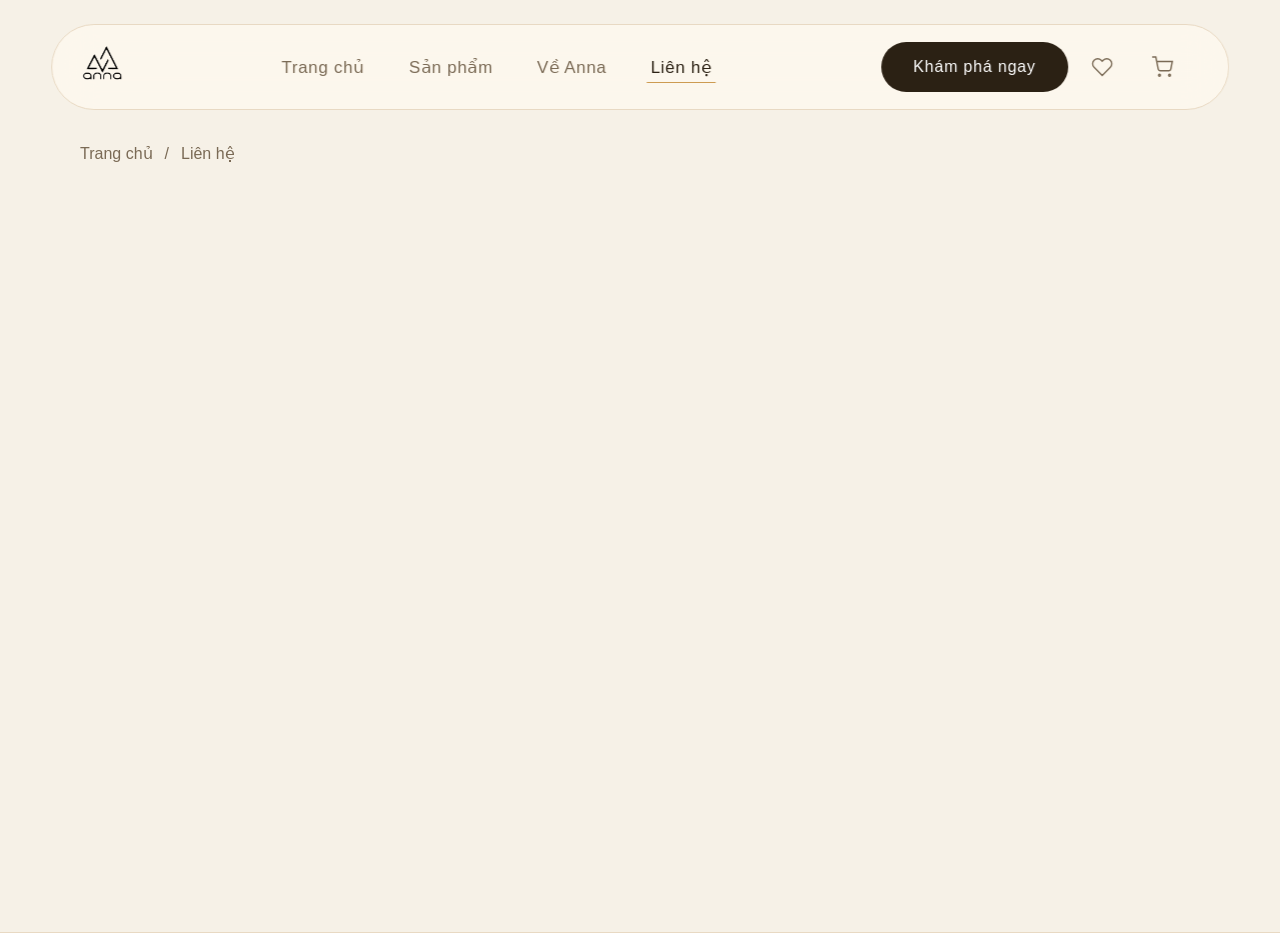
==== lien-he.html @ 874cb184 "first commit" ====
﻿<!doctype html>
<html lang="vi">

<head>
  <meta charset="UTF-8" />
  <meta name="viewport" content="width=device-width, initial-scale=1.0" />
  <title>Anna Eyewear | Kính mắt thời trang cao cấp</title>
  <meta name="description"
    content="Anna Eyewear | Thương hiệu kính mắt thời trang với thiết kế tinh tế, hiện đại và cá tính dành cho phong cách sống trẻ." />
  <link rel="icon" href="logo_anna_header.svg" type="image/svg+xml" sizes="any" />
  <link rel="stylesheet" href="assets/css/style.css?v=2" />
</head>

<body data-page="contact">
  <header class="site-header">
    <div class="nav-shell">
      <a class="brand" href="index.html"><img src="assets/images/logo_anna.png" alt="ANNA" /></a>
      <nav class="nav-links">
        <a class="nav-link nav-link-main" href="index.html">Trang chủ</a>
        <a class="nav-link nav-link-main" href="san-pham.html">Sản phẩm</a>
        <a class="nav-link nav-link-main" href="ve-anna.html">Về Anna</a>
        <a class="nav-link nav-link-main active" href="lien-he.html">Liên hệ</a>
      </nav>
      <div class="nav-actions">
        <a class="btn-primary desktop-only" href="san-pham.html">Khám phá ngay</a>
        <button class="icon-button" id="nav-favorite-icon" data-open-drawer="favorite" aria-label="Yêu thích">
          <svg width="22" height="22" viewBox="0 0 24 24" fill="none" stroke="currentColor" stroke-width="1.5">
            <path
              d="M20.84 4.61a5.5 5.5 0 0 0-7.78 0L12 5.67l-1.06-1.06a5.5 5.5 0 0 0-7.78 7.78l1.06 1.06L12 21.23l7.78-7.78 1.06-1.06a5.5 5.5 0 0 0 0-7.78z" />
          </svg><span class="icon-badge accent-gradient" data-favorite-count hidden>0</span>
        </button>
        <button class="icon-button" id="nav-cart-icon" data-open-drawer="cart" aria-label="Giỏ hàng">
          <svg width="22" height="22" viewBox="0 0 24 24" fill="none" stroke="currentColor" stroke-width="1.6">
            <circle cx="9" cy="21" r="1" />
            <circle cx="20" cy="21" r="1" />
            <path d="M1 1h4l2.68 13.39a2 2 0 0 0 2 1.61h9.72a2 2 0 0 0 2-1.61L23 6H6" />
          </svg><span class="icon-badge accent-gradient" data-cart-count hidden>0</span>
        </button>
        <button class="icon-button menu-toggle" data-menu-toggle aria-label="Mở menu">
          <svg width="22" height="22" viewBox="0 0 24 24" fill="none" stroke="currentColor" stroke-width="1.5">
            <line x1="3" y1="6" x2="21" y2="6" />
            <line x1="3" y1="12" x2="21" y2="12" />
            <line x1="3" y1="18" x2="21" y2="18" />
          </svg>
        </button>
      </div>
    </div>
  </header>

  <div class="mobile-menu" data-mobile-menu>
    <nav>
      <a class="nav-link nav-link-main" href="index.html">Trang chủ</a>
      <a class="nav-link nav-link-main" href="san-pham.html">Sản phẩm</a>
      <a class="nav-link nav-link-main" href="ve-anna.html">Về Anna</a>
      <a class="nav-link nav-link-main active" href="lien-he.html">Liên hệ</a>
    </nav>
  </div>

  <main class="page-root">
    <div class="container-main">
      <div class="breadcrumb">
        <a href="index.html">Trang chủ</a>
        <span>/</span>
        <span>Liên hệ</span>
      </div>

      <div data-contact-page></div>
    </div>
  </main>

  <footer class="site-footer" data-footer></footer>

  <div class="overlay" data-overlay></div>
  <aside class="drawer" data-drawer="cart">
    <div class="drawer-header">
      <h2 class="drawer-title">Giỏ hàng</h2>
      <button class="icon-button" data-close-ui aria-label="Đóng giỏ hàng">
        <svg width="24" height="24" viewBox="0 0 24 24" fill="none" stroke="currentColor" stroke-width="1.5">
          <path d="M18 6L6 18M6 6l12 12" />
        </svg>
      </button>
    </div>
    <div class="drawer-body" data-cart-body></div>
    <div class="drawer-footer" data-cart-footer hidden>
      <div class="drawer-summary">
        <span style="font-size: 1.0625rem; color: var(--color-muted)">Tổng cộng</span><span class="accent-gradient-text"
          style="font-size: 1.5rem; font-weight: 600" data-cart-total>0đ</span>
      </div>
      <button class="btn-primary" data-open-checkout style="width: 100%">
        Thanh toán
      </button>
    </div>
  </aside>
  <aside class="drawer" data-drawer="favorite">
    <div class="drawer-header">
      <h2 class="drawer-title" style="display: flex; align-items: center; gap: 0.75rem">
        <svg width="22" height="22" viewBox="0 0 24 24" fill="none" stroke="#f87171" stroke-width="1.5">
          <path
            d="M20.84 4.61a5.5 5.5 0 0 0-7.78 0L12 5.67l-1.06-1.06a5.5 5.5 0 0 0-7.78 7.78l1.06 1.06L12 21.23l7.78-7.78 1.06-1.06a5.5 5.5 0 0 0 0-7.78z" />
        </svg>Yêu thích
      </h2>
      <button class="icon-button" data-close-ui aria-label="Đóng yêu thích">
        <svg width="24" height="24" viewBox="0 0 24 24" fill="none" stroke="currentColor" stroke-width="1.5">
          <path d="M18 6L6 18M6 6l12 12" />
        </svg>
      </button>
    </div>
    <div class="drawer-body" data-favorite-body></div>
  </aside>
  <div data-checkout-shell class="checkout-modal-shell" hidden>
    <div class="checkout-modal animate-fade-in">
      <div class="checkout-header">
        <h2 class="drawer-title">Thanh toán</h2>
        <button class="icon-button" data-close-checkout aria-label="Đóng thanh toán">
          <svg width="24" height="24" viewBox="0 0 24 24" fill="none" stroke="currentColor" stroke-width="1.5">
            <path d="M18 6L6 18M6 6l12 12" />
          </svg>
        </button>
      </div>
      <div class="checkout-success" data-checkout-success hidden>
        <div class="checkout-success-badge accent-gradient">
          <svg width="36" height="36" viewBox="0 0 24 24" fill="none" stroke="var(--color-bg)" stroke-width="2">
            <path d="M20 6L9 17l-5-5" />
          </svg>
        </div>
        <h3 class="font-display" style="
              font-size: 1.75rem;
              color: var(--color-text-primary);
              margin: 0 0 0.75rem;
            ">
          Đặt hàng thành công!
        </h3>
        <p style="font-size: 1rem; color: var(--color-muted); margin: 0">
          Chúng tôi sẽ liên hệ với bạn sớm nhất.
        </p>
      </div>
      <form class="checkout-form" data-checkout-form>
        <div class="form-grid">
          <div>
            <label class="label">Họ và tên *</label><input type="text" required class="input-base"
              placeholder="Nhập họ và tên" />
          </div>
          <div>
            <label class="label">Số điện thoại *</label><input type="tel" required class="input-base"
              placeholder="Nhập số điện thoại" />
          </div>
          <div>
            <label class="label">Địa chỉ *</label><input type="text" required class="input-base"
              placeholder="Nhập địa chỉ giao hàng" />
          </div>
          <div>
            <label class="label">Ghi chú</label><textarea rows="3" class="input-base" style="resize: none"
              placeholder="Ghi chú thêm (không bắt buộc)"></textarea>
          </div>
        </div>
        <div style="
              padding-top: 1.5rem;
              border-top: 1px solid var(--color-stroke);
              margin-top: 2rem;
            ">
          <div style="
                display: flex;
                justify-content: space-between;
                align-items: center;
                margin-bottom: 1.5rem;
                gap: 1rem;
              ">
            <span style="font-size: 1rem; color: var(--color-muted)" data-checkout-count>0 sản phẩm</span><span
              class="accent-gradient-text" style="font-size: 1.375rem; font-weight: 600" data-checkout-total>0đ</span>
          </div>
          <button type="submit" class="btn-primary" style="width: 100%">
            Xác nhận đặt hàng
          </button>
        </div>
      </form>
    </div>
  </div>
  <div data-product-modal-root></div>
  <div class="toast" data-toast></div>
  
  
</body>

</html>
---- assets/css/style.css ----
:root {
  --color-bg: #f6f1e7;
  --color-bg-alt: #fff9f0;
  --color-bg-gold: #cd9b51;
  --color-surface: #fff9f0;
  --color-text-primary: #2b2114;
  --color-text-on-gold: #ffffff;
  --color-muted: #7a6a55;
  --color-stroke: #e8d9c3;
  --color-accent: #cd9b51;
  --color-accent-soft: #e6c48a;
  --color-danger: #f87171;
  --color-accent-deep: #c6a86e;
  --font-body: "Segoe UI", Arial, sans-serif;
  --font-display: "Times New Roman", Georgia, serif;
  --container: 1360px;
  --shadow-soft: 0 10px 30px rgba(0, 0, 0, 0.05);
  --shadow-card: 0 15px 40px rgba(0, 0, 0, 0.1);
}

[hidden] {
  display: none !important;
}

* {
  box-sizing: border-box;
}

html {
  scroll-behavior: smooth;
}

body {
  margin: 0;
  font-family: var(--font-body);
  background: linear-gradient(180deg, #f9f4eb 0%, #f6f1e7 30%, #f6f1e7 100%);
  color: var(--color-text-primary);
  overflow-x: hidden;
  -webkit-font-smoothing: antialiased;
  -moz-osx-font-smoothing: grayscale;
}

body.is-locked {
  overflow: hidden;
}

a {
  color: inherit;
  text-decoration: none;
}

img {
  display: block;
  max-width: 100%;
}

button,
input,
textarea {
  font: inherit;
}

button {
  cursor: pointer;
}

.container-main {
  width: 100%;
  max-width: var(--container);
  margin-left: auto;
  margin-right: auto;
  padding-left: 2rem;
  padding-right: 2rem;
}

@media (min-width: 768px) {
  .container-main {
    padding-left: 4rem;
    padding-right: 4rem;
  }
}

@media (min-width: 1024px) {
  .container-main {
    padding-left: 5rem;
    padding-right: 5rem;
  }
}

.section-spacing {
  padding-top: 8rem;
  padding-bottom: 8rem;
}

@media (min-width: 768px) {
  .section-spacing {
    padding-top: 10rem;
    padding-bottom: 10rem;
  }
}

.accent-gradient {
  background: linear-gradient(135deg, #e6c48a 0%, #cd9b51 100%);
}

.accent-gradient-text {
  background: linear-gradient(135deg, #e6c48a 0%, #cd9b51 100%);
  -webkit-background-clip: text;
  -webkit-text-fill-color: transparent;
  background-clip: text;
}

.glass {
  background: rgba(255, 255, 255, 0.35);
  backdrop-filter: blur(20px);
  -webkit-backdrop-filter: blur(20px);
  border: 1px solid rgba(255, 255, 255, 0.3);
  box-shadow: var(--shadow-soft);
}

.font-display {
  font-family: var(--font-display);
}

.btn-primary,
.btn-outline,
.btn-gold {
  display: inline-flex;
  align-items: center;
  justify-content: center;
  gap: 0.6rem;
  padding: 1rem 2rem;
  border-radius: 9999px;
  font-size: 1rem;
  letter-spacing: 0.05em;
  transition: all 0.3s ease;
  border: none;
}

.btn-primary {
  background: #2b2114;
  color: #fff;
}

.btn-primary:hover {
  background: #1f180f;
  transform: translateY(-2px);
}

.btn-outline {
  background: transparent;
  color: #2b2114;
  border: 1.5px solid currentColor;
}

.btn-outline:hover {
  background: #2b2114;
  color: #fff;
}

.btn-outline.light {
  color: #fff;
}

.btn-outline.light:hover {
  background: #fff;
  color: #2b2114;
}

.btn-gold {
  background: linear-gradient(135deg, #e6c48a 0%, #cd9b51 100%);
  color: #2b2114;
}

.btn-gold:hover {
  transform: translateY(-2px);
  box-shadow: 0 12px 30px rgba(205, 155, 81, 0.25);
}

.input-base {
  width: 100%;
  padding: 1rem 1.25rem;
  background-color: #fff9f0;
  border: 1px solid #e8d9c3;
  border-radius: 0.75rem;
  font-size: 1rem;
  line-height: 1.5;
  color: #2b2114;
  transition: all 0.3s;
}

.input-base:focus {
  outline: none;
  border-color: #cd9b51;
  box-shadow: 0 0 0 3px rgba(205, 155, 81, 0.15);
}

.input-base::placeholder {
  color: var(--color-muted);
}

.nav-link {
  position: relative;
  cursor: pointer;
  transition: all 0.3s ease;
}

.nav-link::after {
  content: "";
  position: absolute;
  width: 0;
  height: 1px;
  bottom: 4px;
  left: 50%;
  background: var(--color-accent);
  transition: all 0.3s ease;
  transform: translateX(-50%);
}

.nav-link:hover::after,
.nav-link.active::after {
  width: calc(100% - 2rem);
}

.nav-link:hover,
.nav-link.active {
  color: var(--color-text-primary) !important;
}

.card,
.card-base {
  background-color: var(--color-surface);
  border: 1px solid var(--color-stroke);
  border-radius: 1rem;
  box-shadow: var(--shadow-soft);
  transition: all 0.3s ease;
}

.card {
  padding: 1.5rem;
}

.card:hover,
.card-base:hover {
  border-color: var(--color-accent);
  transform: translateY(-6px);
  box-shadow: var(--shadow-card);
}

.site-header {
  position: fixed;
  top: 1.5rem;
  left: 50%;
  transform: translateX(-50%);
  z-index: 100;
  width: min(92%, 1300px);
  transition: all 0.45s cubic-bezier(0.4, 0, 0.2, 1);
}

.site-header.scrolled {
  top: 1rem;
}

.nav-shell {
  padding: 1rem 2.5rem;
  border-radius: 9999px;
  background: rgba(255, 249, 240, 0.7);
  border: 1px solid var(--color-stroke);
  backdrop-filter: blur(20px);
  -webkit-backdrop-filter: blur(20px);
  display: flex;
  align-items: center;
  justify-content: space-between;
  gap: 1.5rem;
}

.site-header.scrolled .nav-shell {
  background: rgba(255, 249, 240, 0.95);
  box-shadow: 0 14px 40px rgba(43, 33, 20, 0.12);
}

.brand {
  display: flex;
  align-items: center;
  flex-shrink: 0;
}

.brand img {
  height: 2rem;
  width: auto;
  object-fit: contain;
  transform: scale(2.8);

}

.nav-links {
  display: flex;
  align-items: center;
  gap: 0.25rem;
}

.nav-link-main {
  padding: 0.6rem 1.25rem;
  border-radius: 9999px;
  color: var(--color-muted);
  font-size: 1.0625rem;
  letter-spacing: 0.04em;
}

.nav-actions {
  display: flex;
  align-items: center;
  gap: 0.5rem;
  flex-shrink: 0;
}

.icon-button {
  position: relative;
  width: 3.25rem;
  height: 3.25rem;
  border-radius: 50%;
  border: none;
  background: transparent;
  color: var(--color-muted);
  display: inline-flex;
  align-items: center;
  justify-content: center;
  transition: all 0.3s ease;
}

.icon-button:hover {
  color: var(--color-text-primary);
  background: rgba(205, 155, 81, 0.08);
}

.icon-button.is-active {
  color: var(--color-accent);
  background: rgba(205, 155, 81, 0.12);
}

.icon-badge.bump {
  animation: badge-bump 0.42s ease-out;
}

.icon-badge {
  position: absolute;
  top: 2px;
  right: 2px;
  width: 18px;
  height: 18px;
  border-radius: 50%;
  font-size: 10px;
  display: inline-flex;
  align-items: center;
  justify-content: center;
  color: var(--color-bg);
  font-weight: 700;
}

.menu-toggle {
  display: none;
}

.mobile-menu {
  position: fixed;
  top: 6rem;
  left: 50%;
  transform: translateX(-50%);
  z-index: 99;
  width: min(90%, 400px);
  padding: 2rem;
  border-radius: 1.5rem;
  background: rgba(255, 249, 240, 0.96);
  backdrop-filter: blur(24px);
  border: 1px solid var(--color-stroke);
  box-shadow: 0 10px 40px rgba(0, 0, 0, 0.1);
  opacity: 0;
  visibility: hidden;
  pointer-events: none;
  transition: all 0.3s ease;
}

.mobile-menu.open {
  opacity: 1;
  visibility: visible;
  pointer-events: auto;
}

.mobile-menu nav {
  display: flex;
  flex-direction: column;
  gap: 0.5rem;
}

.mobile-menu .nav-link-main {
  padding: 1rem 1.25rem;
  font-size: 1.125rem;
}

.hero {
  position: relative;
  min-height: 100vh;
  width: 100%;
  overflow: hidden;
}

.hero-media,
.hero-overlay,
.hero-bottom-fade {
  position: absolute;
  inset: 0;
}

.hero-media {
  background: url("../images/hero-image.png") center/cover no-repeat;
  transform: scale(1.08);
  filter: saturate(0.92) contrast(1.02);
}

.hero-overlay {
  background:
    linear-gradient(rgba(205, 155, 81, 0.2), rgba(0, 0, 0, 0.35)),
    radial-gradient(circle at top, rgba(255, 255, 255, 0.06), transparent 35%);
}

.hero-bottom-fade {
  inset: auto 0 0 0;
  height: 12rem;
  background: linear-gradient(to top, var(--color-bg), transparent);
}

.hero-content {
  position: relative;
  z-index: 10;
  min-height: 100vh;
  display: flex;
  flex-direction: column;
  align-items: center;
  justify-content: center;
  text-align: center;
  padding: 0 1rem;
  color: var(--color-text-on-gold);
}

.hero-copy {
  max-width: 62rem;
}

.hero-eyebrow {
  font-size: 0.875rem;
  letter-spacing: 0.1em;
  margin-bottom: 1rem;
  color: rgba(255, 255, 255, 0.84);
}

.hero-title {
  font-family: var(--font-display);
  font-size: clamp(2.75rem, 7vw, 5.5rem);
  line-height: 1.05;
  text-shadow: 0 2px 10px rgba(0, 0, 0, 0.3);
  margin: 0;
  letter-spacing: -0.03em;
}

.hero-sub {
  font-size: 1.125rem;
  font-weight: 300;
  max-width: 36rem;
  margin: 1rem auto 0;
  line-height: 1.8;
  color: rgba(255, 255, 255, 0.9);
  text-shadow: 0 2px 10px rgba(0, 0, 0, 0.3);
}

.hero-actions {
  display: flex;
  gap: 1rem;
  margin-top: 2.5rem;
  flex-wrap: wrap;
  justify-content: center;
}

.hero-dots {
  position: absolute;
  bottom: 7rem;
  display: flex;
  gap: 0.5rem;
}

.hero-dot {
  width: 0.55rem;
  height: 0.55rem;
  border-radius: 9999px;
  border: none;
  background: rgba(255, 255, 255, 0.35);
  transition: all 0.3s ease;
}

.hero-dot.active {
  width: 1.8rem;
  background: linear-gradient(135deg, #e6c48a 0%, #cd9b51 100%);
}

.scroll-indicator {
  position: absolute;
  bottom: 2rem;
  left: 50%;
  transform: translateX(-50%);
  z-index: 10;
  display: flex;
  flex-direction: column;
  align-items: center;
  gap: 0.5rem;
}

.scroll-indicator span {
  font-size: 11px;
  letter-spacing: 0.1em;
  color: rgba(255, 255, 255, 0.75);
}

.scroll-line {
  width: 1px;
  height: 2rem;
  background: rgba(255, 255, 255, 0.25);
  overflow: hidden;
}

.scroll-line::before {
  content: "";
  display: block;
  width: 100%;
  height: 0.75rem;
  background: linear-gradient(135deg, #e6c48a 0%, #cd9b51 100%);
  animation: scroll-down 2s ease-in-out infinite;
}

.section-header {
  text-align: center;
  margin-bottom: 5rem;
}

.section-header.left {
  text-align: left;
}

.eyebrow {
  font-size: 0.875rem;
  letter-spacing: 0.1em;
  color: var(--color-accent);
  margin: 0 0 1.25rem;
  font-weight: 400;
}

.section-title {
  font-family: var(--font-display);
  font-size: clamp(1.75rem, 4vw, 3rem);
  color: var(--color-text-primary);
  line-height: 1.25;
  margin: 0;
  letter-spacing: -0.02em;
}

.section-sub {
  color: var(--color-muted);
  font-size: 1rem;
  line-height: 1.75;
  max-width: 46rem;
  margin: 1rem auto 0;
}

.section-header.left .section-sub {
  margin-left: 0;
}

.section-divider {
  width: 6rem;
  height: 1px;
  margin: 2rem auto 0;
  background: linear-gradient(135deg, #e6c48a 0%, #cd9b51 100%);
}

.section-header.left .section-divider {
  margin-left: 0;
}

.products-showcase .section-header {
  margin-bottom: 2rem;
}

.products-showcase {
  position: relative;
  min-height: 100vh;
  background-color: var(--color-bg);
  padding-top: 0;
  padding-bottom: 0;
}

.products-showcase.is-pinned {
  overflow: visible;
}

.products-sticky-shell {
  position: sticky;
  top: 0;
  min-height: 100vh;
  display: flex;
  flex-direction: column;
  justify-content: flex-start;
  padding: 2.5rem 0 2rem;
}

.products-sticky-shell::before {
  content: "";
  position: absolute;
  inset: 0;
  pointer-events: none;
  background: linear-gradient(to right,
      var(--color-bg) 0%,
      transparent 10%,
      transparent 90%,
      var(--color-bg) 100%);
  opacity: 0.55;
}

.products-sticky-shell>.container-main {
  position: relative;
  z-index: 1;
}

.products-progress {
  position: relative;
  z-index: 3;
  display: flex;
  align-items: center;
  gap: 0.75rem;
  width: max-content;
  padding: 0.35rem 0;
  border-radius: 999px;
  background: transparent;
  border: 0;
  backdrop-filter: none;
  -webkit-backdrop-filter: none;
  margin: -0.5rem 0 1rem;
}

.products-progress span {
  font-size: 0.625rem;
  letter-spacing: 0.18em;
  color: var(--color-muted);
  white-space: nowrap;
}

.products-progress-track {
  width: min(26vw, 140px);
  height: 1px;
  background: rgba(122, 106, 85, 0.18);
  border-radius: 999px;
  overflow: hidden;
}

.products-progress-bar {
  width: 0;
  height: 100%;
  border-radius: 999px;
  background: linear-gradient(135deg, #e6c48a 0%, #cd9b51 100%);
  transition: width 0.1s linear;
}

.products-strip {
  overflow-x: auto;
  scrollbar-width: none;
  padding-bottom: 0.5rem;
}

.products-strip::-webkit-scrollbar {
  display: none;
}

.products-track {
  display: flex;
  align-items: flex-start;
  gap: 2rem;
  width: max-content;
  padding: 0 0 0.5rem;
  will-change: transform;
}

.products-track>* {
  flex-shrink: 0;
  width: 272px;
}

.products-trailing-spacer {
  width: 480px;
  flex-shrink: 0;
}

.product-card {
  background: var(--color-surface);
  border: 1px solid var(--color-stroke);
  border-radius: 1rem;
  overflow: hidden;
  cursor: pointer;
  transition: all 0.3s ease;
  box-shadow: var(--shadow-soft);
}

.product-card:hover {
  transform: translateY(-6px);
  border-color: var(--color-accent);
  box-shadow: var(--shadow-card);
}

.product-card.is-home {
  min-height: 24rem;
  display: flex;
  flex-direction: column;
}

.product-card.is-home .product-image {
  aspect-ratio: 1.22 / 1;
}

.product-image {
  position: relative;
  aspect-ratio: 1;
  overflow: hidden;
  background: radial-gradient(circle at top,
      rgba(255, 255, 255, 0.75),
      rgba(246, 241, 231, 0.95));
}

.product-image img {
  width: 100%;
  height: 100%;
  object-fit: cover;
  transition: transform 0.7s ease;
}

.product-card:hover .product-image img,
.pick-card:hover img,
.gallery-tile:hover img {
  transform: scale(1.06);
}

.product-hover {
  position: absolute;
  inset: 0;
  background: rgba(0, 0, 0, 0.5);
  opacity: 0;
  transition: opacity 0.45s ease;
  display: flex;
  align-items: center;
  justify-content: center;
}

.product-card:hover .product-hover {
  opacity: 1;
}

.product-hover span {
  padding: 0.75rem 2rem;
  border: 1px solid rgba(255, 255, 255, 0.3);
  border-radius: 9999px;
  font-size: 0.875rem;
  color: #fff;
  letter-spacing: 0.05em;
}

.product-quick-actions {
  position: absolute;
  top: 1rem;
  right: 1rem;
  display: flex;
  flex-direction: column;
  gap: 0.75rem;
}

.product-floating-btn {
  width: 2.75rem;
  height: 2.75rem;
  border-radius: 50%;
  border: none;
  display: flex;
  align-items: center;
  justify-content: center;
  transition: all 0.3s ease;
}

.product-floating-btn.favorite {
  background: rgba(0, 0, 0, 0.3);
  color: rgba(255, 255, 255, 0.7);
}

.product-floating-btn.favorite.active {
  background: rgba(248, 113, 113, 0.2);
  color: #f87171;
}

.product-floating-btn.view {
  background: rgba(255, 249, 240, 0.25);
  color: #fff;
  backdrop-filter: blur(8px);
}

.product-badge {
  position: absolute;
  bottom: 1rem;
  left: 1rem;
  padding: 0.375rem 0.875rem;
  border-radius: 9999px;
  font-size: 0.6875rem;
  letter-spacing: 0.1em;
  background: rgba(0, 0, 0, 0.6);
  color: var(--color-accent);
  backdrop-filter: blur(8px);
}

.product-info {
  padding: 1rem 1.25rem;
}

.product-card.is-home .product-info {
  flex: 1;
  display: flex;
  flex-direction: column;
  min-height: 0;
  padding: 0.95rem 1.05rem 1rem;
}

.product-info h3,
.pick-card h3,
.luxury-card h3,
.value-card h3,
.feature-card h3,
.support-card h3 {
  letter-spacing: -0.01em;
}

.product-name {
  font-size: 1rem;
  font-weight: 500;
  color: var(--color-text-primary);
  letter-spacing: 0.02em;
  margin: 0;
}

.product-desc {
  font-size: 0.8125rem;
  color: var(--color-muted);
  margin-top: 0.3rem;
  font-weight: 300;
  line-height: 1.45;
  display: -webkit-box;
  -webkit-line-clamp: 2;
  -webkit-box-orient: vertical;
  overflow: hidden;
}

.product-card.is-home .product-desc {
  min-height: 2.3rem;
}

.product-bottom {
  display: flex;
  align-items: center;
  justify-content: space-between;
  gap: 0.6rem;
  margin-top: 0.75rem;
}

.product-card.is-home .product-bottom {
  margin-top: auto;
  padding-top: 0.5rem;
}

.product-price {
  font-size: 1rem;
  font-weight: 600;
}

.product-card.is-home .product-price {
  font-size: 0.95rem;
}

.product-cart-btn {
  padding: 0.45rem 0.9rem;
  border-radius: 9999px;
  font-size: 0.75rem;
  color: var(--color-bg);
  border: none;
  font-weight: 500;
  white-space: nowrap;
  flex-shrink: 0;
}

.product-card.is-home .product-cart-btn {
  padding: 0.42rem 0.78rem;
  font-size: 0.72rem;
}

.products-end-card {
  display: flex;
  flex-direction: column;
  justify-content: space-between;
  min-height: 24rem;
}

.products-end-card .product-image {
  aspect-ratio: 1.22 / 1;
  display: flex;
  align-items: center;
  justify-content: center;
  background: radial-gradient(circle at top,
      rgba(255, 255, 255, 0.82),
      rgba(246, 241, 231, 0.95));
}

.products-end-card .product-image-inner {
  text-align: center;
  padding: 1rem;
}

.products-end-card .product-info {
  flex: 1;
  display: flex;
  flex-direction: column;
  justify-content: space-between;
  padding: 0.95rem 1.05rem 1rem;
}

.products-end-card .product-bottom {
  margin-top: auto;
  padding-top: 0.75rem;
}

.feature-grid {
  display: grid;
  grid-template-columns: repeat(auto-fit, minmax(220px, 1fr));
  gap: 2.5rem;
}

.feature-card,
.luxury-card,
.value-card,
.support-card,
.timeline-card,
.policy-card,
.stat-card {
  border-radius: 1.5rem;
  border: 1px solid var(--color-stroke);
  box-shadow: var(--shadow-soft);
}

.feature-card,
.luxury-card,
.value-card,
.support-card,
.policy-card,
.stat-card {
  padding: 2rem;
  background: var(--color-surface);
}

.luxury-grid,
.pick-grid,
.about-values-grid,
.products-grid,
.contact-grid,
.footer-grid,
.stats-grid {
  display: grid;
  gap: 2.5rem;
}

.luxury-grid,
.pick-grid,
.about-values-grid,
.products-grid,
.footer-grid,
.contact-grid {
  grid-template-columns: repeat(auto-fit, minmax(min(100%, 320px), 1fr));
}

.stats-grid {
  grid-template-columns: repeat(3, 1fr);
  gap: 4rem;
  text-align: center;
}

.icon-box {
  width: 4rem;
  height: 4rem;
  border-radius: 1rem;
  display: flex;
  align-items: center;
  justify-content: center;
  color: var(--color-bg);
  background: linear-gradient(135deg, #e6c48a 0%, #cd9b51 100%);
  box-shadow: 0 8px 30px rgba(198, 168, 110, 0.3);
  flex-shrink: 0;
}

.pick-card {
  display: block;
  border-radius: 1.5rem;
  overflow: hidden;
  border: 1px solid var(--color-stroke);
  background: var(--color-surface);
  transition: all 0.3s ease;
  box-shadow: var(--shadow-soft);
}

.pick-media {
  aspect-ratio: 4 / 3;
  overflow: hidden;
  position: relative;
}

.pick-media img {
  width: 100%;
  height: 100%;
  object-fit: cover;
  transition: transform 0.7s ease;
}

.pick-overlay {
  position: absolute;
  inset: 0;
  background: linear-gradient(to top, rgba(0, 0, 0, 0.6), transparent);
  display: flex;
  align-items: flex-end;
  padding: 2rem;
}

.pick-content {
  display: flex;
  align-items: center;
  justify-content: space-between;
  gap: 1rem;
  padding: 1.5rem 2rem;
}

.pick-content span svg {
  flex-shrink: 0;
}

.about-grid {
  display: grid;
  grid-template-columns: 1fr 1fr;
  gap: 4rem;
}

.about-copy {
  color: var(--color-muted);
  font-size: clamp(1rem, 1.5vw, 1.25rem);
  line-height: 1.8;
  font-weight: 300;
}

.about-list {
  display: flex;
  flex-direction: column;
  gap: 2.5rem;
}

.about-list-item,
.contact-line,
.warranty-row {
  display: flex;
  align-items: flex-start;
  gap: 1.5rem;
}

.gallery-section {
  background-color: var(--color-bg-gold);
}

.gallery-grid {
  display: grid;
  grid-template-columns: repeat(3, 1fr);
  gap: 2rem;
  grid-auto-rows: 300px;
}

.gallery-tile {
  position: relative;
  border-radius: 1rem;
  overflow: hidden;
  box-shadow: var(--shadow-soft);
}

.gallery-tile.wide {
  grid-column: span 2;
  grid-row: span 2;
}

.gallery-tile.tall {
  grid-row: span 2;
}

.gallery-tile img {
  width: 100%;
  height: 100%;
  object-fit: cover;
  transition: transform 0.7s ease;
}

.gallery-caption {
  position: absolute;
  inset: 0;
  background: linear-gradient(to top, rgba(0, 0, 0, 0.6), transparent);
  opacity: 0;
  transition: opacity 0.4s ease;
  display: flex;
  align-items: flex-end;
  padding: 1.5rem;
  color: #fff;
}

.gallery-tile:hover .gallery-caption {
  opacity: 1;
}

.stats-number {
  font-family: var(--font-display);
  font-size: clamp(3rem, 8vw, 6rem);
  margin-bottom: 1rem;
}

.contact-surface {
  background: var(--color-surface);
}

.breadcrumb {
  display: flex;
  align-items: center;
  gap: 0.75rem;
  font-size: 1rem;
  color: var(--color-muted);
  margin-bottom: 4rem;
  padding-top: 9rem;
}

.page-root {
  min-height: 100vh;
  background-color: var(--color-bg);
  padding-bottom: 7rem;
}

.page-hero {
  margin-bottom: 4rem;
  text-align: center;
  display: flex;
  flex-direction: column;
  align-items: center;
  gap: 1rem;
}

.page-hero p {
  max-width: 42rem;
}

.story-grid,
.contact-page-grid {
  display: grid;
  grid-template-columns: repeat(auto-fit, minmax(min(100%, 340px), 1fr));
  gap: 2.5rem;
}

.story-grid.alt {
  gap: 4rem;
  align-items: center;
}

.timeline-list {
  max-width: 42rem;
  margin: 0 auto;
}

.timeline-item {
  display: flex;
  gap: 1.5rem;
  margin-bottom: 2.5rem;
}

.timeline-marker {
  display: flex;
  flex-direction: column;
  align-items: center;
}

.timeline-marker span {
  width: 1rem;
  height: 1rem;
  border-radius: 50%;
  background: linear-gradient(135deg, #e8d8b5 0%, #c6a86e 100%);
}

.timeline-line {
  width: 1px;
  flex: 1;
  background: var(--color-stroke);
  margin-top: 0.5rem;
}

.policy-wrap {
  display: flex;
  justify-content: center;
  margin-top: 4rem;
}

.policy-card {
  max-width: 800px;
  width: 100%;
  padding: 2.5rem;
  margin: 0 auto;
  display: flex;
  flex-direction: column;
}


.policy-grid {
  display: grid;
  grid-template-columns: repeat(2, minmax(0, 1fr));
  gap: 1.5rem;
}

.policy-grid .card {
  background: var(--color-bg);
  padding: 1.25rem;
}

.pill-group {
  display: flex;
  gap: 1rem;
  flex-wrap: wrap;
}

.pill-danger {
  font-size: 1rem;
  color: rgba(248, 113, 113, 0.8);
  background-color: rgba(248, 113, 113, 0.05);
  border: 1px solid rgba(248, 113, 113, 0.1);
  padding: 0.75rem 1.5rem;
  border-radius: 9999px;
}

.site-footer {
  background-color: var(--color-bg);
  border-top: 1px solid var(--color-stroke);
  margin-top: 2rem;
}

.site-footer .container-main {
  padding-top: 5rem;
  padding-bottom: 3rem;
}

.footer-main {
  display: grid;
  grid-template-columns: repeat(auto-fit, minmax(min(100%, 250px), 1fr));
  gap: 4rem;
  margin-bottom: 4rem;
}

.footer-bottom {
  border-top: 1px solid var(--color-stroke);
  padding-top: 2rem;
  display: flex;
  flex-wrap: wrap;
  align-items: center;
  justify-content: space-between;
  gap: 1.5rem;
}

.socials {
  display: flex;
  align-items: center;
  gap: 1.25rem;
}

.socials a {
  width: 2.75rem;
  height: 2.75rem;
  border-radius: 50%;
  border: 1px solid var(--color-stroke);
  display: flex;
  align-items: center;
  justify-content: center;
  color: var(--color-muted);
  transition: all 0.3s ease;
}

.socials a:hover {
  color: var(--color-text-primary);
  border-color: var(--color-accent);
}

.overlay {
  position: fixed;
  inset: 0;
  z-index: 190;
  background: rgba(16, 12, 9, 0.68);
  backdrop-filter: blur(8px);
  opacity: 0;
  visibility: hidden;
  transition: all 0.25s ease;
}

.overlay.open {
  opacity: 1;
  visibility: visible;
}

.drawer {
  position: fixed;
  top: 0;
  right: 0;
  bottom: 0;
  z-index: 201;
  width: 100%;
  max-width: 520px;
  background: var(--color-bg);
  border-left: 1px solid var(--color-stroke);
  display: flex;
  flex-direction: column;
  transform: translateX(100%);
  transition: transform 0.3s ease;
}

.drawer.open {
  transform: translateX(0);
}

.drawer-header {
  display: flex;
  align-items: center;
  justify-content: space-between;
  padding: 2rem 2.5rem;
  border-bottom: 1px solid var(--color-stroke);
}

.drawer-title {
  font-size: 1.375rem;
  letter-spacing: 0.05em;
  font-weight: 300;
  margin: 0;
}

.drawer-body {
  flex: 1;
  overflow-y: auto;
  padding: 2rem 2.5rem;
}

.drawer-empty {
  height: 100%;
  display: flex;
  flex-direction: column;
  align-items: center;
  justify-content: center;
  color: var(--color-muted);
  text-align: center;
}

.drawer-list {
  display: flex;
  flex-direction: column;
  gap: 1.5rem;
}

.drawer-item {
  display: flex;
  gap: 1.5rem;
  padding: 1.5rem;
  border-radius: 1.25rem;
  background: var(--color-surface);
  border: 1px solid var(--color-stroke);
}

.cart-remove-btn {
  color: var(--color-danger);
  background: rgba(248, 113, 113, 0.08);
}

.cart-remove-btn:hover {
  color: #fff;
  background: var(--color-danger);
}

.drawer-item img {
  width: 5.5rem;
  height: 5.5rem;
  object-fit: cover;
  border-radius: 1rem;
}

.drawer-item-content {
  flex: 1;
  min-width: 0;
}

.drawer-footer {
  padding: 2rem 2.5rem;
  border-top: 1px solid var(--color-stroke);
}

.drawer-summary {
  display: flex;
  justify-content: space-between;
  align-items: center;
  margin-bottom: 1.5rem;
}

.qty-wrap {
  display: flex;
  align-items: center;
  gap: 1rem;
  margin-top: 0.75rem;
}

.qty-btn {
  width: 2.5rem;
  height: 2.5rem;
  border-radius: 50%;
  border: 1px solid var(--color-stroke);
  background: transparent;
  color: var(--color-muted);
  font-size: 1.125rem;
  display: flex;
  align-items: center;
  justify-content: center;
}

.inline-action {
  margin-top: 0.75rem;
  font-size: 0.875rem;
  color: var(--color-accent);
  background: none;
  border: none;
  letter-spacing: 0.05em;
  padding: 0.375rem 0;
}

.inline-action.with-icon {
  display: inline-flex;
  align-items: center;
  gap: 0.5rem;
  padding: 0.55rem 0.9rem;
  margin-top: 0.85rem;
  border: 1px solid transparent;
  border-radius: 999px;
  color: var(--color-accent);
  transition: all 0.25s ease;
}

.inline-action.with-icon:hover {
  border-color: rgba(205, 155, 81, 0.35);
  background: rgba(205, 155, 81, 0.08);
}

.inline-action.with-icon svg {
  flex-shrink: 0;
}

.modal-overlay {
  position: fixed;
  inset: 0;
  z-index: 300;
  background: rgba(16, 12, 9, 0.78);
  backdrop-filter: blur(10px);
  display: flex;
  align-items: center;
  justify-content: center;
  animation: fade-in 0.3s ease-out;
  padding: 1rem;
}

.modal-content {
  background: var(--color-surface);
  border: 1px solid var(--color-stroke);
  border-radius: 1.5rem;
  max-width: 900px;
  width: 90%;
  max-height: 90vh;
  overflow-y: auto;
  animation: fade-in 0.4s ease-out;
}

.product-modal-grid {
  display: grid;
  grid-template-columns: repeat(auto-fit, minmax(min(100%, 400px), 1fr));
  min-height: 500px;
}

.product-modal-media {
  background-color: var(--color-bg);
  padding: 3rem;
  display: flex;
  flex-direction: column;
  align-items: center;
  justify-content: center;
  position: relative;
}

.product-modal-image-wrap {
  width: 100%;
  aspect-ratio: 1;
  display: flex;
  align-items: center;
  justify-content: center;
  overflow: hidden;
}

.product-modal-image {
  max-width: 85%;
  max-height: 85%;
  object-fit: contain;
  transition: transform 0.5s ease;
}

.product-modal-image.is-animating {
  opacity: 0.82;
}

.view-selector {
  display: flex;
  flex-wrap: wrap;
  justify-content: center;
  gap: 0.75rem;
  margin-top: 2rem;
}

.view-selector button {
  padding: 0.5rem 1rem;
  border-radius: 9999px;
  font-size: 0.8125rem;
  border: 1px solid var(--color-stroke);
  background: transparent;
  color: var(--color-muted);
  transition: all 0.3s ease;
}

.view-selector button:hover {
  border-color: rgba(205, 155, 81, 0.45);
  color: var(--color-accent);
}

.view-selector button.active {
  border-color: var(--color-accent);
  background: rgba(205, 155, 81, 0.1);
  color: var(--color-accent);
}

.product-modal-info {
  padding: 3rem;
  display: flex;
  flex-direction: column;
  min-height: 0;
}

.modal-close {
  align-self: flex-end;
  padding: 0.5rem;
  background: none;
  border: none;
  color: var(--color-muted);
}

.product-modal-body {
  flex: 1;
  display: flex;
  flex-direction: column;
  justify-content: center;
  gap: 1.5rem;
  min-height: 0;
}

.product-modal-description {
  font-size: 1rem;
  color: var(--color-muted);
  line-height: 1.8;
  font-weight: 300;
  margin: 0;
}

.product-modal-highlight {
  display: inline-flex;
  align-items: center;
  gap: 0.5rem;
  padding: 0.5rem 0.875rem;
  border-radius: 999px;
  font-size: 0.75rem;
  letter-spacing: 0.12em;
  color: var(--color-accent);
  background: rgba(205, 155, 81, 0.1);
  border: 1px solid rgba(205, 155, 81, 0.18);
}

.product-meta-grid {
  display: flex;
  flex-wrap: wrap;
  gap: 2rem;
  padding: 1.25rem 0;
  border-top: 1px solid var(--color-stroke);
  border-bottom: 1px solid var(--color-stroke);
}

.product-meta-grid>div {
  min-width: 120px;
}

.product-meta-grid p {
  margin: 0;
}

.product-modal-actions {
  display: flex;
  gap: 1rem;
  margin-top: 0.5rem;
}

.favorite-round {
  width: 3.5rem;
  height: 3.5rem;
  border-radius: 50%;
  display: flex;
  align-items: center;
  justify-content: center;
  transition: all 0.3s ease;
  background: transparent;
  border: 1px solid var(--color-stroke);
  color: var(--color-muted);
}

.favorite-round.active {
  border-color: rgba(248, 113, 113, 0.3);
  background: rgba(248, 113, 113, 0.1);
  color: #f87171;
}

.checkout-modal-shell {
  position: fixed;
  inset: 0;
  z-index: 301;
  display: flex;
  align-items: center;
  justify-content: center;
  padding: 1.5rem;
  overflow-y: auto;
  pointer-events: none;
}

.checkout-modal {
  width: 100%;
  max-width: 560px;
  max-height: calc(100vh - 3rem);
  background: var(--color-bg);
  border: 1px solid var(--color-stroke);
  border-radius: 1.5rem;
  overflow: hidden;
  display: flex;
  flex-direction: column;
  pointer-events: auto;
}

.confirm-modal {
  max-width: 460px;
}

.confirm-modal-body {
  padding: 2rem 2.5rem 2.25rem;
  display: flex;
  flex-direction: column;
  gap: 1rem;
}

.confirm-modal-actions {
  display: flex;
  gap: 0.85rem;
  margin-top: 0.5rem;
}

.btn-danger {
  display: inline-flex;
  align-items: center;
  justify-content: center;
  gap: 0.6rem;
  padding: 1rem 2rem;
  border-radius: 9999px;
  border: none;
  color: #fff;
  background: #b94b4b;
  transition: all 0.3s ease;
}

.btn-danger:hover {
  background: #a63f3f;
  transform: translateY(-2px);
}

.checkout-header {
  display: flex;
  align-items: center;
  justify-content: space-between;
  padding: 2rem 2.5rem;
  border-bottom: 1px solid var(--color-stroke);
}

.checkout-form {
  padding: 2rem 2.5rem;
  overflow-y: auto;
  min-height: 0;
}

.checkout-success {
  padding: 5rem 3rem;
  text-align: center;
  overflow-y: auto;
}

.checkout-success-badge {
  width: 5rem;
  height: 5rem;
  border-radius: 50%;
  margin: 0 auto 1.5rem;
  display: flex;
  align-items: center;
  justify-content: center;
}

.loading-screen {
  position: fixed;
  inset: 0;
  z-index: 9999;
  background: var(--color-bg);
  display: flex;
  flex-direction: column;
  justify-content: space-between;
  padding: 2rem;
  opacity: 1;
  transition: opacity 0.4s ease;
}

.font-preview-body {
  font-family: var(--font-body);
}

.font-preview-display {
  font-family: var(--font-display);
}

.loading-screen.hidden {
  opacity: 0;
  pointer-events: none;
}

.loading-top {
  display: flex;
  align-items: center;
  gap: 0.75rem;
}

.loading-brand {
  font-size: 0.875rem;
  letter-spacing: 0.3em;
  font-weight: 300;
}

.loading-center {
  flex: 1;
  display: flex;
  align-items: center;
  justify-content: center;
}

.loading-word {
  font-family: var(--font-display);
  font-size: clamp(3.25rem, 8vw, 7rem);
}

.loading-bottom {
  display: flex;
  align-items: flex-end;
  justify-content: space-between;
}

.loading-bar {
  width: 16rem;
  height: 2px;
  background: var(--color-stroke);
  border-radius: 999px;
  overflow: hidden;
}

.loading-bar-fill {
  height: 100%;
  width: 0;
  border-radius: 999px;
  transition: width 0.1s linear;
}

.loading-percent {
  color: var(--color-muted);
  font-size: 0.875rem;
  font-family: Consolas, monospace;
  letter-spacing: 0.08em;
}

.reveal {
  opacity: 0;
  transform: translateY(34px);
  transition:
    opacity 0.7s ease,
    transform 0.7s ease;
}

.reveal.revealed {
  opacity: 1;
  transform: translateY(0);
}

.toast {
  position: fixed;
  right: 1rem;
  bottom: 1rem;
  z-index: 500;
  padding: 1rem 1.25rem;
  border-radius: 1rem;
  background: #2b2114;
  color: #fff;
  box-shadow: 0 12px 30px rgba(0, 0, 0, 0.18);
  opacity: 0;
  transform: translateY(12px);
  pointer-events: none;
  transition: all 0.25s ease;
}

.flying-product {
  position: fixed;
  z-index: 600;
  width: 64px;
  height: 64px;
  border-radius: 16px;
  object-fit: cover;
  box-shadow: 0 12px 28px rgba(43, 33, 20, 0.18);
  pointer-events: none;
}

@keyframes badge-bump {
  0% {
    transform: scale(1);
  }

  35% {
    transform: scale(1.28);
  }

  100% {
    transform: scale(1);
  }
}

.toast.show {
  opacity: 1;
  transform: translateY(0);
}

.contact-form-status {
  display: none;
  padding: 2rem 1rem;
  text-align: center;
}

.contact-form-status.show {
  display: block;
}

.form-grid {
  display: flex;
  flex-direction: column;
  gap: 1.5rem;
}

.label {
  display: block;
  font-size: 0.8125rem;
  color: var(--color-muted);
  margin-bottom: 0.75rem;
  letter-spacing: 0.1em;
}

::selection {
  background: rgba(205, 155, 81, 0.2);
}

::-webkit-scrollbar {
  width: 6px;
  height: 6px;
}

::-webkit-scrollbar-track {
  background: var(--color-bg);
}

::-webkit-scrollbar-thumb {
  background: var(--color-stroke);
  border-radius: 3px;
}

::-webkit-scrollbar-thumb:hover {
  background: var(--color-muted);
}

@keyframes scroll-down {
  0% {
    transform: translateY(-100%);
    opacity: 0;
  }

  30% {
    opacity: 1;
  }

  70% {
    opacity: 1;
  }

  100% {
    transform: translateY(200%);
    opacity: 0;
  }
}

@keyframes fade-in {
  from {
    opacity: 0;
    transform: translateY(20px);
  }

  to {
    opacity: 1;
    transform: translateY(0);
  }
}

@keyframes float {

  0%,
  100% {
    transform: translateY(0);
  }

  50% {
    transform: translateY(-10px);
  }
}

.animate-fade-in {
  animation: fade-in 0.8s ease-out forwards;
}

.animate-float {
  animation: float 3s ease-in-out infinite;
}

@media (max-width: 1024px) {

  .about-grid,
  .stats-grid,
  .gallery-grid,
  .policy-grid {
    grid-template-columns: 1fr;
  }

  .gallery-tile.wide,
  .gallery-tile.tall {
    grid-column: auto;
    grid-row: auto;
  }

  .products-showcase.is-pinned {
    min-height: auto;
  }

  .products-sticky-shell {
    position: relative;
    top: auto;
    min-height: auto;
    padding: 0;
  }

  .products-progress {
    position: static;
    justify-content: center;
    margin: 0 0 1.5rem;
  }
}

@media (max-height: 820px) {
  .products-track>* {
    width: 258px;
  }

  .product-card.is-home,
  .products-end-card {
    min-height: 22.75rem;
  }

  .product-card.is-home .product-image,
  .products-end-card .product-image {
    aspect-ratio: 1.28 / 1;
  }

  .product-card.is-home .product-info,
  .products-end-card .product-info {
    padding: 0.85rem 0.95rem 0.9rem;
  }

  .product-card.is-home .product-desc {
    min-height: 2.15rem;
  }
}

@media (max-height: 720px) {
  .products-sticky-shell {
    padding: 2rem 0 1.5rem;
  }

  .products-track>* {
    width: 244px;
  }

  .product-card.is-home,
  .products-end-card {
    min-height: 21.25rem;
  }

  .product-card.is-home .product-image,
  .products-end-card .product-image {
    aspect-ratio: 1.34 / 1;
  }

  .product-card.is-home .product-info,
  .products-end-card .product-info {
    padding: 0.75rem 0.9rem 0.85rem;
  }

  .product-card.is-home .product-name,
  .products-end-card .product-name {
    font-size: 0.95rem;
  }

  .product-card.is-home .product-desc {
    font-size: 0.78rem;
    min-height: 2rem;
  }

  .product-card.is-home .product-price,
  .products-end-card .product-price {
    font-size: 0.9rem;
  }

  .product-card.is-home .product-cart-btn,
  .products-end-card .product-cart-btn {
    padding: 0.38rem 0.72rem;
    font-size: 0.69rem;
  }
}

@media (max-width: 900px) {

  .desktop-only,
  .nav-links {
    display: none;
  }

  .menu-toggle {
    display: inline-flex;
  }

  .nav-shell {
    padding: 1rem 1.5rem;
  }
}

@media (max-width: 767px) {
  .container-main {
    padding-left: 1.25rem;
    padding-right: 1.25rem;
  }

  .hero-actions,
  .product-modal-actions,
  .footer-bottom {
    flex-direction: column;
  }

  .hero-actions .btn-primary,
  .hero-actions .btn-outline,
  .hero-actions .btn-gold,
  .product-modal-actions .btn-primary,
  .product-modal-actions .favorite-round {
    width: 100%;
  }

  .product-bottom {
    flex-direction: column;
    align-items: stretch;
  }

  .product-cart-btn {
    width: 100%;
  }

  .product-modal-media,
  .product-modal-info,
  .checkout-header,
  .checkout-form,
  .drawer-header,
  .drawer-body,
  .drawer-footer {
    padding: 1.5rem;
  }

  .site-header {
    width: calc(100% - 1rem);
    top: 0.75rem;
  }

  .checkout-modal-shell {
    padding: 0.75rem;
    align-items: flex-start;
  }

  .checkout-modal {
    max-height: calc(100vh - 1.5rem);
    margin-top: 0.75rem;
  }

  .breadcrumb {
    padding-top: 8rem;
    margin-bottom: 2.5rem;
  }

  .loading-bar {
    width: 10rem;
  }
}

@media (max-height: 820px) {
  .product-modal-grid {
    min-height: 440px;
  }

  .product-modal-media,
  .product-modal-info {
    padding: 2rem;
  }

  .product-modal-body {
    gap: 1rem;
  }

  .view-selector {
    margin-top: 1rem;
  }
}

@media (max-height: 720px) {
  .modal-content {
    max-height: 94vh;
  }

  .product-modal-grid {
    min-height: 380px;
  }

  .product-modal-media,
  .product-modal-info {
    padding: 1.5rem;
  }

  .product-modal-description {
    font-size: 0.9375rem;
    line-height: 1.65;
  }

  .product-meta-grid {
    gap: 1rem 1.5rem;
    padding: 0.85rem 0;
  }

  .product-modal-actions {
    gap: 0.75rem;
  }
}
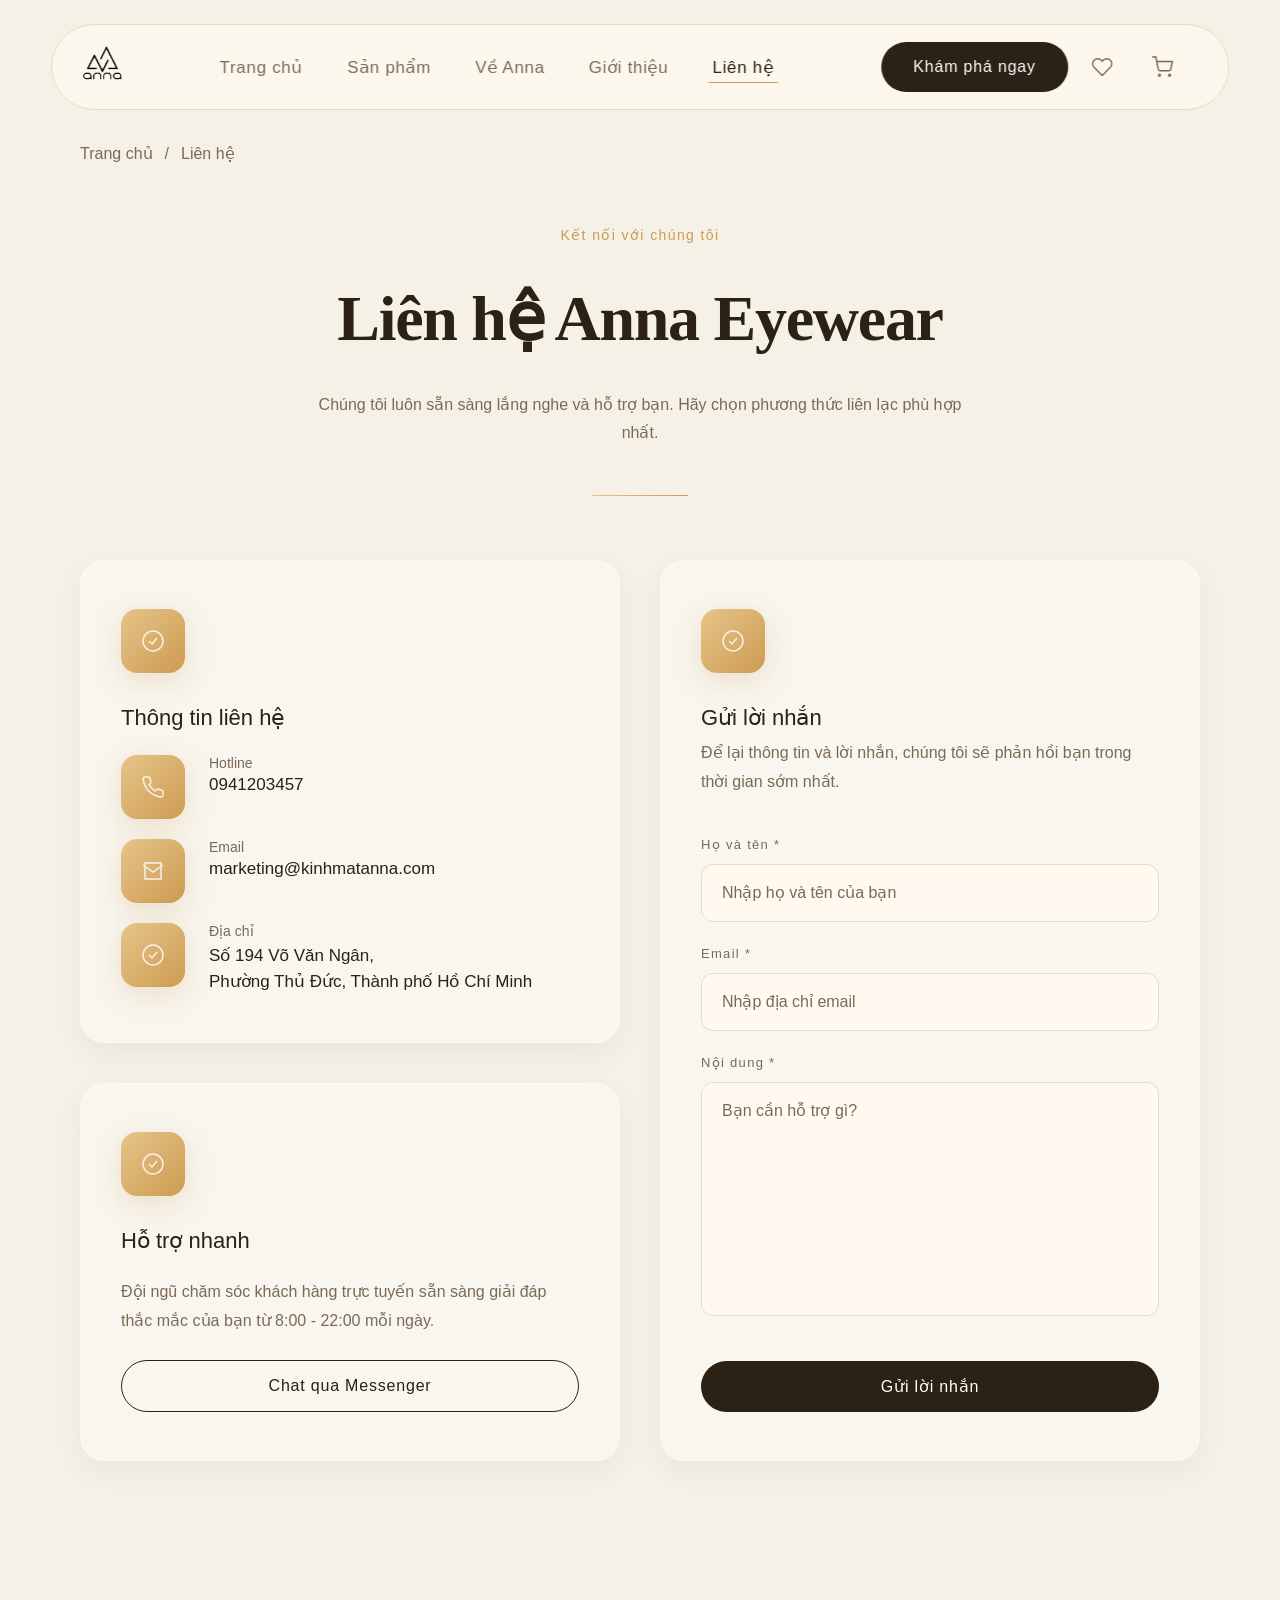
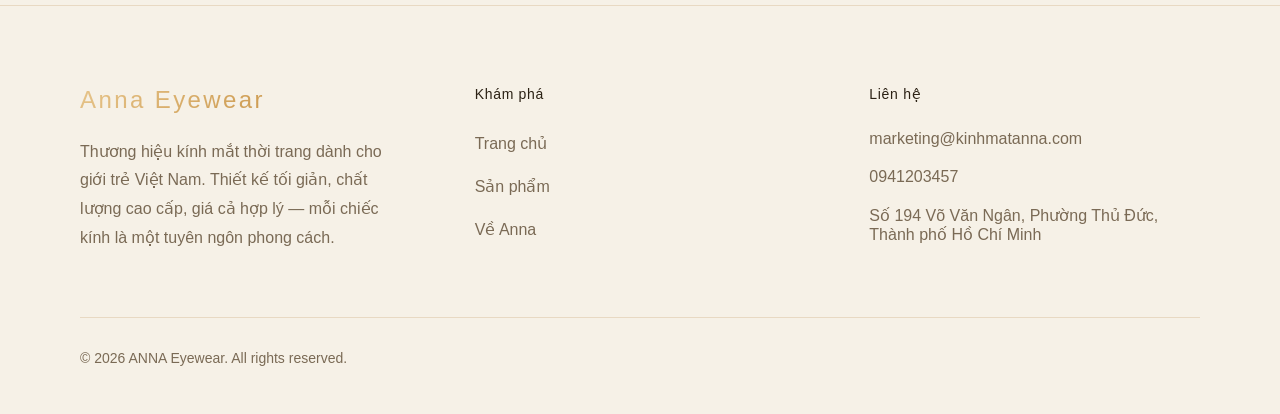
==== commit 6cdd4dd0: "fixed" ====
--- a/lien-he.html
+++ b/lien-he.html
@@ -1,4 +1,4 @@
-﻿<!doctype html>
+<!doctype html>
 <html lang="vi">
 
 <head>
@@ -19,6 +19,7 @@
         <a class="nav-link nav-link-main" href="index.html">Trang chủ</a>
         <a class="nav-link nav-link-main" href="san-pham.html">Sản phẩm</a>
         <a class="nav-link nav-link-main" href="ve-anna.html">Về Anna</a>
+        <a class="nav-link nav-link-main" href="ex-about-us.html">Giới thiệu</a>
         <a class="nav-link nav-link-main active" href="lien-he.html">Liên hệ</a>
       </nav>
       <div class="nav-actions">
@@ -52,6 +53,7 @@
       <a class="nav-link nav-link-main" href="index.html">Trang chủ</a>
       <a class="nav-link nav-link-main" href="san-pham.html">Sản phẩm</a>
       <a class="nav-link nav-link-main" href="ve-anna.html">Về Anna</a>
+      <a class="nav-link nav-link-main" href="ex-about-us.html">Giới thiệu</a>
       <a class="nav-link nav-link-main active" href="lien-he.html">Liên hệ</a>
     </nav>
   </div>
@@ -64,11 +66,31 @@
         <span>Liên hệ</span>
       </div>
 
-      <div data-contact-page></div>
+      <section class="page-hero"><p class="eyebrow">Kết nối với chúng tôi</p><h1 class="section-title" style="font-size: clamp(2.5rem, 5vw, 4rem)">Liên hệ Anna Eyewear</h1><p class="section-sub">Chúng tôi luôn sẵn sàng lắng nghe và hỗ trợ bạn. Hãy chọn phương thức liên lạc phù hợp nhất.</p><div class="section-divider"></div></section><section class="contact-page-grid"><div style="display: flex; flex-direction: column; gap: 2.5rem"><article class="glass" style="padding: 3rem 2.5rem; border-radius: 1.5rem"><div class="icon-box" style="margin-bottom: 2rem"><svg width="24" height="24" viewBox="0 0 24 24" fill="none" stroke="currentColor" stroke-width="1.5"><circle cx="12" cy="12" r="10" /><path d="M8 12l3 3 5-6" /></svg></div><h3 style="font-size: 1.375rem; margin: 0 0 1.5rem; font-weight: 500;">Thông tin liên hệ</h3><div style="display: flex; flex-direction: column; gap: 1.25rem"><div class="contact-line"><div class="icon-box"><svg width="24" height="24" viewBox="0 0 24 24" fill="none" stroke="currentColor" stroke-width="1.5"><path d="M22 16.92v3a2 2 0 0 1-2.18 2 19.8 19.8 0 0 1-8.63-3.07 19.5 19.5 0 0 1-6-6A19.8 19.8 0 0 1 2.12 4.18 2 2 0 0 1 4.11 2h3a2 2 0 0 1 2 1.72c.12.9.33 1.77.63 2.61a2 2 0 0 1-.45 2.11L8.09 9.64a16 16 0 0 0 6.27 6.27l1.2-1.2a2 2 0 0 1 2.11-.45c.84.3 1.71.51 2.61.63A2 2 0 0 1 22 16.92z" /></svg></div><div><p style="font-size: 0.875rem; color: var(--color-muted); margin: 0 0 0.25rem;">Hotline</p><p style="font-size: 1.0625rem; margin: 0">0941203457</p></div></div><div class="contact-line"><div class="icon-box"><svg width="24" height="24" viewBox="0 0 24 24" fill="none" stroke="currentColor" stroke-width="1.5"><path d="M4 4h16v16H4z" /><path d="M22 6l-10 7L2 6" /></svg></div><div><p style="font-size: 0.875rem; color: var(--color-muted); margin: 0 0 0.25rem;">Email</p><p style="font-size: 1.0625rem; margin: 0">marketing@kinhmatanna.com</p></div></div><div class="contact-line"><div class="icon-box"><svg width="24" height="24" viewBox="0 0 24 24" fill="none" stroke="currentColor" stroke-width="1.5"><circle cx="12" cy="12" r="10" /><path d="M8 12l3 3 5-6" /></svg></div><div><p style="font-size: 0.875rem; color: var(--color-muted); margin: 0 0 0.25rem;">Địa chỉ</p><p style="font-size: 1.0625rem; line-height: 1.5; margin: 0">Số 194 Võ Văn Ngân,<br />Phường Thủ Đức, Thành phố Hồ Chí Minh</p></div></div></div></article><article class="glass" style="padding: 3rem 2.5rem; border-radius: 1.5rem"><div class="icon-box" style="margin-bottom: 2rem"><svg width="24" height="24" viewBox="0 0 24 24" fill="none" stroke="currentColor" stroke-width="1.5"><circle cx="12" cy="12" r="10" /><path d="M8 12l3 3 5-6" /></svg></div><h3 style="font-size: 1.375rem; margin: 0 0 1.5rem; font-weight: 500;">Hỗ trợ nhanh</h3><p style="font-size: 1rem; color: var(--color-muted); line-height: 1.8; font-weight: 300; margin: 0 0 1.5rem;">Đội ngũ chăm sóc khách hàng trực tuyến sẵn sàng giải đáp thắc mắc của bạn từ 8:00 - 22:00 mỗi ngày.</p><button class="btn-outline" style="width: 100%; padding: 1rem">Chat qua Messenger</button></article></div><article class="glass" style="padding: 3rem 2.5rem; border-radius: 1.5rem; display: flex; flex-direction: column;"><div class="icon-box" style="margin-bottom: 2rem"><svg width="24" height="24" viewBox="0 0 24 24" fill="none" stroke="currentColor" stroke-width="1.5"><circle cx="12" cy="12" r="10" /><path d="M8 12l3 3 5-6" /></svg></div><h3 style="font-size: 1.375rem; margin: 0 0 0.5rem; font-weight: 500">Gửi lời nhắn</h3><p style="font-size: 1rem; color: var(--color-muted); line-height: 1.8; font-weight: 300; margin: 0 0 2.5rem;">Để lại thông tin và lời nhắn, chúng tôi sẽ phản hồi bạn trong thời gian sớm nhất.</p><form class="form-grid" style="flex: 1"><div><label class="label">Họ và tên *</label><input type="text" required class="input-base" placeholder="Nhập họ và tên của bạn" /></div><div><label class="label">Email *</label><input type="email" required class="input-base" placeholder="Nhập địa chỉ email" /></div><div style="flex: 1"><label class="label">Nội dung *</label><textarea required rows="5" class="input-base" style="resize: none; height: calc(100% - 2rem)" placeholder="Bạn cần hỗ trợ gì?"></textarea></div><button type="submit" class="btn-primary" style="margin-top: 1rem; padding: 1rem">Gửi lời nhắn</button></form></article></section>
     </div>
   </main>
 
-  <footer class="site-footer" data-footer></footer>
+  <footer class="site-footer">
+    <div class="container-main">
+      <div class="footer-main">
+        <div>
+          <a href="index.html" class="accent-gradient-text" style="font-size: 1.5rem; letter-spacing: 0.1em; font-weight: 400; display: inline-block; margin-bottom: 1.5rem;">Anna Eyewear</a>
+          <p style="font-size: 1rem; color: var(--color-muted); line-height: 1.8; font-weight: 300; max-width: 320px; margin: 0;">Thương hiệu kính mắt thời trang dành cho giới trẻ Việt Nam. Thiết kế tối giản, chất lượng cao cấp, giá cả hợp lý — mỗi chiếc kính là một tuyên ngôn phong cách.</p>
+        </div>
+        <div>
+          <h3 style="font-size: 0.875rem; letter-spacing: 0.05em; font-weight: 500; margin: 0 0 1.75rem;">Khám phá</h3>
+          <div style="display: flex; flex-direction: column; gap: 1rem;"><a href="index.html" class="nav-link" style="font-size: 1rem; color: var(--color-muted); padding: 0.25rem 0;">Trang chủ</a><a href="san-pham.html" class="nav-link" style="font-size: 1rem; color: var(--color-muted); padding: 0.25rem 0;">Sản phẩm</a><a href="ve-anna.html" class="nav-link" style="font-size: 1rem; color: var(--color-muted); padding: 0.25rem 0;">Về Anna</a></div>
+        </div>
+        <div>
+          <h3 style="font-size: 0.875rem; letter-spacing: 0.05em; font-weight: 500; margin: 0 0 1.75rem;">Liên hệ</h3>
+          <div style="display: flex; flex-direction: column; gap: 1.25rem; color: var(--color-muted);"><span>marketing@kinhmatanna.com</span><span>0941203457</span><span>Số 194 Võ Văn Ngân, Phường Thủ Đức, Thành phố Hồ Chí Minh</span></div>
+        </div>
+      </div>
+      <div class="footer-bottom">
+        <p style="font-size: 0.875rem; color: var(--color-muted); margin: 0;">© 2026 ANNA Eyewear. All rights reserved.</p>
+      </div>
+    </div>
+  </footer>
 
   <div class="overlay" data-overlay></div>
   <aside class="drawer" data-drawer="cart">
@@ -177,8 +199,7 @@
   </div>
   <div data-product-modal-root></div>
   <div class="toast" data-toast></div>
-  
-  
+ 
 </body>
 
 </html>
--- a/assets/css/style.css
+++ b/assets/css/style.css
@@ -30,6 +30,28 @@
   scroll-behavior: smooth;
 }
 
+section,
+.page-hero,
+.story-grid,
+.about-values-grid,
+.contact-surface,
+.section-spacing {
+  scroll-margin-top: 7rem;
+}
+
+body[data-page="home"] {
+  scroll-snap-type: y proximity;
+}
+
+body[data-page="home"] main > section {
+  scroll-snap-align: start;
+  scroll-snap-stop: normal;
+}
+
+body[data-page="home"] footer {
+  scroll-snap-align: start;
+}
+
 body {
   margin: 0;
   font-family: var(--font-body);
@@ -290,7 +312,6 @@
   width: auto;
   object-fit: contain;
   transform: scale(2.8);
-
 }
 
 .nav-links {
@@ -590,24 +611,55 @@
 
 .products-showcase {
   position: relative;
-  min-height: 100vh;
+  min-height: auto;
   background-color: var(--color-bg);
-  padding-top: 0;
-  padding-bottom: 0;
+  padding: 6rem 0 5rem;
+}
+
+.products-showcase.static-showcase {
+  overflow: visible;
+  padding: 4rem 0 4.5rem;
 }
 
 .products-showcase.is-pinned {
   overflow: visible;
 }
 
+.products-showcase.static-showcase .products-sticky-shell {
+  display: block;
+}
+
+.products-showcase.static-showcase .products-sticky-shell::before {
+  display: none;
+}
+
+.products-showcase.static-showcase .products-progress {
+  margin-bottom: 1.25rem;
+}
+
+.products-showcase.static-showcase .products-strip {
+  overflow-x: auto;
+  overflow-y: visible;
+}
+
+.products-showcase.static-showcase .products-track {
+  display: flex !important;
+  flex-wrap: nowrap;
+  gap: 1.25rem;
+}
+
+.products-showcase.static-showcase .product-card {
+  min-width: clamp(220px, 24vw, 292px);
+}
+
 .products-sticky-shell {
-  position: sticky;
-  top: 0;
-  min-height: 100vh;
+  position: relative;
+  top: auto;
+  min-height: auto;
   display: flex;
   flex-direction: column;
   justify-content: flex-start;
-  padding: 2.5rem 0 2rem;
+  padding: 0;
 }
 
 .products-sticky-shell::before {
@@ -615,15 +667,17 @@
   position: absolute;
   inset: 0;
   pointer-events: none;
-  background: linear-gradient(to right,
-      var(--color-bg) 0%,
-      transparent 10%,
-      transparent 90%,
-      var(--color-bg) 100%);
+  background: linear-gradient(
+    to right,
+    var(--color-bg) 0%,
+    transparent 10%,
+    transparent 90%,
+    var(--color-bg) 100%
+  );
   opacity: 0.55;
 }
 
-.products-sticky-shell>.container-main {
+.products-sticky-shell > .container-main {
   position: relative;
   z-index: 1;
 }
@@ -635,42 +689,37 @@
   align-items: center;
   gap: 0.75rem;
   width: max-content;
-  padding: 0.35rem 0;
+  padding: 0.45rem 1rem;
   border-radius: 999px;
-  background: transparent;
-  border: 0;
-  backdrop-filter: none;
-  -webkit-backdrop-filter: none;
-  margin: -0.5rem 0 1rem;
+  background: rgba(255, 249, 240, 0.75);
+  border: 1px solid rgba(232, 217, 195, 0.9);
+  backdrop-filter: blur(14px);
+  -webkit-backdrop-filter: blur(14px);
+  margin: 0 0 1.5rem;
 }
 
 .products-progress span {
-  font-size: 0.625rem;
-  letter-spacing: 0.18em;
+  font-size: 0.6875rem;
+  letter-spacing: 0.16em;
+  color: var(--color-text-primary);
+  white-space: nowrap;
+}
+
+.products-progress-static::after {
+  content: "10 mẫu kính hiện có";
+  font-size: 0.6875rem;
+  letter-spacing: 0.08em;
   color: var(--color-muted);
   white-space: nowrap;
 }
 
-.products-progress-track {
-  width: min(26vw, 140px);
-  height: 1px;
-  background: rgba(122, 106, 85, 0.18);
-  border-radius: 999px;
-  overflow: hidden;
-}
-
-.products-progress-bar {
-  width: 0;
-  height: 100%;
-  border-radius: 999px;
-  background: linear-gradient(135deg, #e6c48a 0%, #cd9b51 100%);
-  transition: width 0.1s linear;
-}
-
 .products-strip {
   overflow-x: auto;
+  overflow-y: visible;
+  scroll-snap-type: x mandatory;
+  scroll-behavior: smooth;
   scrollbar-width: none;
-  padding-bottom: 0.5rem;
+  padding: 0.25rem 0 1.25rem;
 }
 
 .products-strip::-webkit-scrollbar {
@@ -679,21 +728,46 @@
 
 .products-track {
   display: flex;
-  align-items: flex-start;
-  gap: 2rem;
+  align-items: stretch;
+  flex-wrap: nowrap;
+  gap: 1.35rem;
   width: max-content;
-  padding: 0 0 0.5rem;
-  will-change: transform;
-}
-
-.products-track>* {
-  flex-shrink: 0;
-  width: 272px;
-}
-
-.products-trailing-spacer {
-  width: 480px;
-  flex-shrink: 0;
+  padding: 0 4vw;
+  animation: none;
+}
+
+.products-track > * {
+  flex: 0 0 clamp(220px, 24vw, 292px);
+  scroll-snap-align: start;
+  scroll-margin-inline: 4vw;
+}
+
+.products-strip:hover .products-track,
+.products-strip:focus-within .products-track {
+  animation-play-state: paused;
+}
+
+@keyframes anna-product-drift {
+  0%, 6% {
+    transform: translateX(0);
+  }
+  94%, 100% {
+    transform: translateX(calc(-100% + min(1180px, 88vw)));
+  }
+}
+
+@media (min-width: 1200px) and (hover: hover) {
+  .products-track {
+    animation: anna-product-drift 72s linear infinite;
+    will-change: transform;
+  }
+}
+
+@media (prefers-reduced-motion: reduce) {
+  .products-track {
+    animation: none !important;
+    will-change: auto;
+  }
 }
 
 .product-card {
@@ -713,25 +787,29 @@
 }
 
 .product-card.is-home {
-  min-height: 24rem;
+  min-height: 100%;
   display: flex;
   flex-direction: column;
 }
 
 .product-card.is-home .product-image {
-  aspect-ratio: 1.22 / 1;
+  aspect-ratio: 1.18 / 1;
 }
 
 .product-image {
   position: relative;
   aspect-ratio: 1;
   overflow: hidden;
-  background: radial-gradient(circle at top,
-      rgba(255, 255, 255, 0.75),
-      rgba(246, 241, 231, 0.95));
+  background: radial-gradient(
+    circle at top,
+    rgba(255, 255, 255, 0.75),
+    rgba(246, 241, 231, 0.95)
+  );
 }
 
 .product-image img {
+  position: relative;
+  z-index: 0;
   width: 100%;
   height: 100%;
   object-fit: cover;
@@ -753,6 +831,8 @@
   display: flex;
   align-items: center;
   justify-content: center;
+  z-index: 1;
+  pointer-events: none;
 }
 
 .product-card:hover .product-hover {
@@ -808,6 +888,7 @@
   position: absolute;
   bottom: 1rem;
   left: 1rem;
+  z-index: 3;
   padding: 0.375rem 0.875rem;
   border-radius: 9999px;
   font-size: 0.6875rem;
@@ -815,6 +896,10 @@
   background: rgba(0, 0, 0, 0.6);
   color: var(--color-accent);
   backdrop-filter: blur(8px);
+}
+
+.product-quick-actions {
+  z-index: 4;
 }
 
 .product-info {
@@ -859,7 +944,8 @@
 }
 
 .product-card.is-home .product-desc {
-  min-height: 2.3rem;
+  min-height: 0;
+  flex: 1;
 }
 
 .product-bottom {
@@ -912,9 +998,11 @@
   display: flex;
   align-items: center;
   justify-content: center;
-  background: radial-gradient(circle at top,
-      rgba(255, 255, 255, 0.82),
-      rgba(246, 241, 231, 0.95));
+  background: radial-gradient(
+    circle at top,
+    rgba(255, 255, 255, 0.82),
+    rgba(246, 241, 231, 0.95)
+  );
 }
 
 .products-end-card .product-image-inner {
@@ -1002,6 +1090,12 @@
   flex-shrink: 0;
 }
 
+.icon-box svg {
+  display: block;
+  color: var(--color-bg);
+  stroke: currentColor;
+}
+
 .pick-card {
   display: block;
   border-radius: 1.5rem;
@@ -1052,6 +1146,14 @@
   gap: 4rem;
 }
 
+.story-grid.alt {
+  align-items: stretch;
+}
+
+.story-grid.alt > * {
+  min-height: 100%;
+}
+
 .about-copy {
   color: var(--color-muted);
   font-size: clamp(1rem, 1.5vw, 1.25rem);
@@ -1220,7 +1322,6 @@
   flex-direction: column;
 }
 
-
 .policy-grid {
   display: grid;
   grid-template-columns: repeat(2, minmax(0, 1fr));
@@ -1230,6 +1331,24 @@
 .policy-grid .card {
   background: var(--color-bg);
   padding: 1.25rem;
+}
+
+.policy-grid .icon-box {
+  position: relative;
+}
+
+.policy-grid .icon-box::before {
+  content: "";
+  width: 1.125rem;
+  height: 1.125rem;
+  display: block;
+  background-color: var(--color-bg);
+  -webkit-mask: url("data:image/svg+xml,%3Csvg xmlns='http://www.w3.org/2000/svg' viewBox='0 0 24 24' fill='none' stroke='black' stroke-width='2.2' stroke-linecap='round' stroke-linejoin='round'%3E%3Cpath d='M20 6L9 17l-5-5'/%3E%3C/svg%3E") center / contain no-repeat;
+  mask: url("data:image/svg+xml,%3Csvg xmlns='http://www.w3.org/2000/svg' viewBox='0 0 24 24' fill='none' stroke='black' stroke-width='2.2' stroke-linecap='round' stroke-linejoin='round'%3E%3Cpath d='M20 6L9 17l-5-5'/%3E%3C/svg%3E") center / contain no-repeat;
+}
+
+.policy-grid .icon-box svg {
+  display: none;
 }
 
 .pill-group {
@@ -1608,7 +1727,7 @@
   border-bottom: 1px solid var(--color-stroke);
 }
 
-.product-meta-grid>div {
+.product-meta-grid > div {
   min-width: 120px;
 }
 
@@ -1947,7 +2066,6 @@
 }
 
 @keyframes float {
-
   0%,
   100% {
     transform: translateY(0);
@@ -1967,7 +2085,6 @@
 }
 
 @media (max-width: 1024px) {
-
   .about-grid,
   .stats-grid,
   .gallery-grid,
@@ -2000,13 +2117,13 @@
 }
 
 @media (max-height: 820px) {
-  .products-track>* {
-    width: 258px;
+  .products-track > * {
+    width: auto;
   }
 
   .product-card.is-home,
   .products-end-card {
-    min-height: 22.75rem;
+    min-height: 100%;
   }
 
   .product-card.is-home .product-image,
@@ -2020,22 +2137,22 @@
   }
 
   .product-card.is-home .product-desc {
-    min-height: 2.15rem;
+    min-height: 0;
   }
 }
 
 @media (max-height: 720px) {
   .products-sticky-shell {
-    padding: 2rem 0 1.5rem;
-  }
-
-  .products-track>* {
-    width: 244px;
+    padding: 0;
+  }
+
+  .products-track > * {
+    width: auto;
   }
 
   .product-card.is-home,
   .products-end-card {
-    min-height: 21.25rem;
+    min-height: 100%;
   }
 
   .product-card.is-home .product-image,
@@ -2055,7 +2172,7 @@
 
   .product-card.is-home .product-desc {
     font-size: 0.78rem;
-    min-height: 2rem;
+    min-height: 0;
   }
 
   .product-card.is-home .product-price,
@@ -2071,7 +2188,6 @@
 }
 
 @media (max-width: 900px) {
-
   .desktop-only,
   .nav-links {
     display: none;
@@ -2148,6 +2264,20 @@
   .loading-bar {
     width: 10rem;
   }
+
+  .products-showcase {
+    padding: 4.5rem 0 4rem;
+  }
+
+  .products-track {
+    grid-template-columns: repeat(auto-fit, minmax(190px, 1fr));
+    gap: 1rem;
+  }
+
+  .products-progress {
+    width: 100%;
+    justify-content: center;
+  }
 }
 
 @media (max-height: 820px) {
@@ -2196,4 +2326,4 @@
   .product-modal-actions {
     gap: 0.75rem;
   }
-}+}
